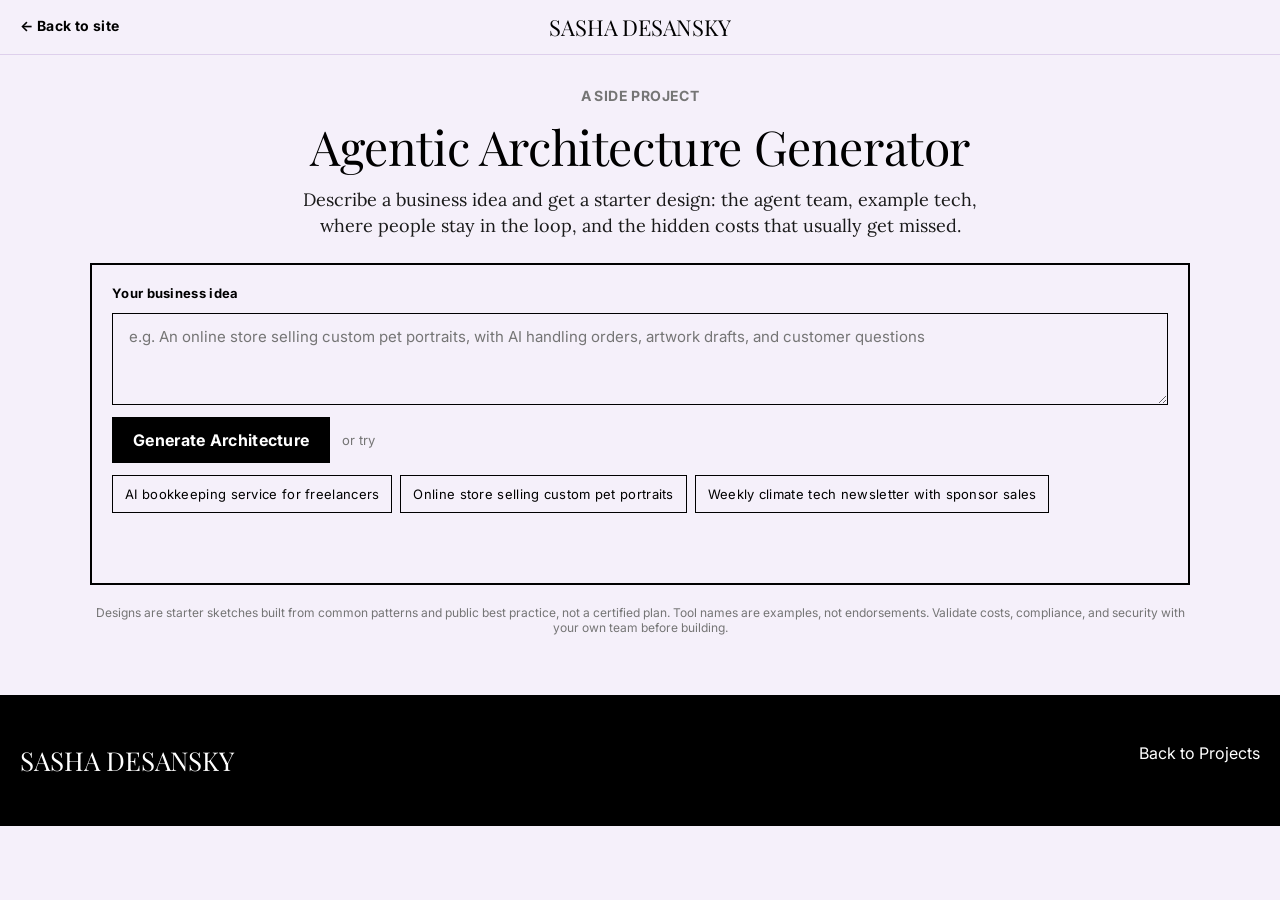
==== architect/architect.html @ 91180cd2 "Add Agentic Architecture Generator project New standalone tool page at architect/ following the same" ====
<!DOCTYPE html>
<html lang="en">
<head>
<meta charset="UTF-8">
<meta name="viewport" content="width=device-width, initial-scale=1.0">
<title>Agentic Architecture Generator</title>
<meta name="description" content="Describe a business idea and get a starter agentic-AI architecture: the agent team, example tech, where people stay in the loop, and the hidden costs and watch-outs.">

<link rel="icon" href="../images/favicon.svg" type="image/svg+xml">

<link rel="preconnect" href="https://fonts.googleapis.com">
<link rel="preconnect" href="https://fonts.gstatic.com" crossorigin>
<link href="https://fonts.googleapis.com/css2?family=Playfair+Display:wght@400;700&family=Lora:wght@400;600&family=Inter:wght@400;700&display=swap" rel="stylesheet">

<link rel="stylesheet" href="../css/style.css">
<link rel="stylesheet" href="architect.css">
</head>
<body>

<header class="masthead-band">
  <div class="masthead-inner">
    <a href="../index.html#projects" class="nav-link">&larr; Back to site</a>
    <a href="../index.html" class="wordmark">SASHA DESANSKY</a>
    <span></span>
  </div>
</header>

<main class="dash-page">
  <div class="dash-page-inner">
    <p class="hero-eyebrow" style="text-align:center;">A Side Project</p>
    <h1 class="dash-title">Agentic Architecture Generator</h1>
    <p class="dash-subtitle">Describe a business idea and get a starter design: the agent team, example tech, where people stay in the loop, and the hidden costs that usually get missed.</p>

    <div class="ar-app">
      <form id="ar-form" class="ar-form" novalidate>
        <label for="ar-idea" class="ar-label">Your business idea</label>
        <textarea id="ar-idea" maxlength="500" placeholder="e.g. An online store selling custom pet portraits, with AI handling orders, artwork drafts, and customer questions"></textarea>
        <div class="ar-actions">
          <button type="submit" id="ar-go" class="button-primary">Generate Architecture</button>
          <span class="ar-or">or try</span>
          <div id="ar-examples" class="ar-examples"></div>
        </div>
        <div id="ar-err" class="ar-err" role="alert"></div>
      </form>

      <div id="ar-output" class="ar-output" aria-live="polite"></div>
    </div>

    <p class="ar-disclaimer">Designs are starter sketches built from common patterns and public best practice, not a certified plan. Tool names are examples, not endorsements. Validate costs, compliance, and security with your own team before building.</p>
  </div>
</main>

<footer class="footer">
  <div class="footer-inner">
    <div class="footer-wordmark">SASHA DESANSKY</div>
    <ul class="footer-links">
      <li><a href="../index.html#projects">Back to Projects</a></li>
    </ul>
  </div>
</footer>

<script src="architect-data.js"></script>
<script src="architect.js"></script>
</body>
</html>
---- css/style.css ----
/* =========================================================================
   sashadesansky.com — editorial design system
   Inspired by Wired's black/white magazine language: strict ink-on-canvas,
   tall display serif for headlines, humanist serif for reading body copy,
   clean sans for structure/metadata, square corners, hairline dividers.
   ========================================================================= */

:root {
  /* Colors */
  --color-primary: #000000;
  --color-on-primary: #ffffff;
  --color-ink: #000000;
  --color-ink-soft: #1a1a1a;
  --color-body: #757575;
  --color-hairline: #ded0ec;
  --color-canvas: #f5f0fa;
  --color-canvas-soft: #ece1f6;
  --color-link: #057dbc;

  /* Fonts (open-source stand-ins for the proprietary Wired faces) */
  --font-display: "Playfair Display", "Times New Roman", Georgia, serif;
  --font-serif: "Lora", Georgia, "Times New Roman", serif;
  --font-sans: "Inter", "Helvetica Neue", Helvetica, Arial, sans-serif;

  /* Spacing */
  --space-xxs: 2px;
  --space-xs: 4px;
  --space-sm: 8px;
  --space-md: 12px;
  --space-lg: 16px;
  --space-xl: 20px;
  --space-2xl: 24px;
  --space-3xl: 32px;
  --space-4xl: 48px;

  --radius-none: 0px;
  --radius-full: 9999px;

  --container-max: 1400px;
}

* {
  box-sizing: border-box;
}

html {
  -webkit-text-size-adjust: 100%;
}

body {
  margin: 0;
  background: var(--color-canvas);
  color: var(--color-ink);
  font-family: var(--font-sans);
  -webkit-font-smoothing: antialiased;
}

img {
  max-width: 100%;
  display: block;
}

a {
  color: inherit;
  text-decoration: none;
}

.container {
  max-width: var(--container-max);
  margin: 0 auto;
  padding: 0 var(--space-xl);
}

/* -------------------------------------------------------------------------
   Masthead band
   ------------------------------------------------------------------------- */

.masthead-band {
  background: var(--color-canvas);
  color: var(--color-ink);
  padding: var(--space-md) var(--space-xl);
  border-bottom: 1px solid var(--color-hairline);
  position: sticky;
  top: 0;
  z-index: 50;
}

.masthead-inner {
  max-width: var(--container-max);
  margin: 0 auto;
  display: flex;
  align-items: center;
  justify-content: space-between;
  gap: var(--space-lg);
}

.wordmark {
  font-family: var(--font-display);
  font-size: 22px;
  font-weight: 400;
  letter-spacing: -0.2px;
  white-space: nowrap;
}

.nav-links {
  display: flex;
  gap: var(--space-2xl);
  list-style: none;
  margin: 0;
  padding: 0;
}

.nav-link {
  color: var(--color-ink);
  font-family: var(--font-sans);
  font-size: 14px;
  font-weight: 700;
  letter-spacing: 0.4px;
  line-height: 18px;
  padding: var(--space-xs) 0;
  border-bottom: 2px solid transparent;
}

.nav-link:hover {
  border-bottom-color: var(--color-ink);
}

.nav-cta {
  display: none;
}

.hamburger {
  display: none;
  background: none;
  border: none;
  cursor: pointer;
  padding: var(--space-xs);
  flex-direction: column;
  gap: 5px;
}

.hamburger span {
  display: block;
  width: 22px;
  height: 2px;
  background: var(--color-ink);
}

/* -------------------------------------------------------------------------
   Hero band
   ------------------------------------------------------------------------- */

.hero-band {
  background: var(--color-canvas);
  color: var(--color-ink);
  padding: var(--space-4xl) var(--space-xl);
  border-bottom: 1px solid var(--color-hairline);
}

.hero-inner {
  max-width: var(--container-max);
  margin: 0 auto;
  display: flex;
  gap: var(--space-4xl);
  align-items: flex-end;
  justify-content: space-between;
  flex-wrap: wrap;
}

.hero-eyebrow {
  font-family: var(--font-sans);
  font-size: 14px;
  font-weight: 700;
  letter-spacing: 0.4px;
  line-height: 18px;
  color: var(--color-body);
  margin: 0 0 var(--space-lg);
  text-transform: uppercase;
}

.hero-headline {
  font-family: var(--font-display);
  font-size: 64px;
  font-weight: 400;
  line-height: 59.5px;
  letter-spacing: -0.5px;
  margin: 0 0 var(--space-xl);
  max-width: 900px;
}

.hero-subhead {
  font-family: var(--font-serif);
  font-size: 19px;
  font-weight: 400;
  line-height: 27.93px;
  letter-spacing: 0.108px;
  color: var(--color-ink-soft);
  max-width: 640px;
  margin: 0 0 var(--space-2xl);
}

.hero-actions {
  display: flex;
  gap: var(--space-lg);
  flex-wrap: wrap;
}

.hero-avatar-col {
  display: flex;
  flex-direction: column;
  align-items: flex-end;
  gap: var(--space-lg);
  flex-shrink: 0;
}

.avatar {
  width: 96px;
  height: 96px;
  border-radius: var(--radius-full);
  border: 2px solid var(--color-ink);
  display: flex;
  align-items: center;
  justify-content: center;
  font-family: var(--font-display);
  font-size: 32px;
  overflow: hidden;
  background: var(--color-canvas-soft);
  flex-shrink: 0;
}

.avatar img {
  width: 100%;
  height: 100%;
  object-fit: cover;
  object-position: center 15%;
}

/* -------------------------------------------------------------------------
   Buttons
   ------------------------------------------------------------------------- */

.button-primary,
.button-outline {
  display: inline-flex;
  align-items: center;
  justify-content: center;
  font-family: var(--font-sans);
  font-size: 16px;
  font-weight: 700;
  line-height: 20px;
  letter-spacing: 0.3px;
  border-radius: var(--radius-none);
  padding: var(--space-md) var(--space-xl);
  cursor: pointer;
  border: 1px solid var(--color-ink);
}

.button-primary {
  background: var(--color-primary);
  color: var(--color-on-primary);
}

.button-primary:hover {
  background: var(--color-ink-soft);
}

.button-outline {
  background: var(--color-canvas);
  color: var(--color-ink);
}

.button-outline:hover {
  background: var(--color-canvas-soft);
}

/* -------------------------------------------------------------------------
   Section shell
   ------------------------------------------------------------------------- */

section.page-section {
  padding: var(--space-4xl) var(--space-xl);
  border-bottom: 1px solid var(--color-hairline);
}

section.page-section:last-of-type {
  border-bottom: none;
}

.section-inner {
  max-width: var(--container-max);
  margin: 0 auto;
}

.section-heading {
  font-family: var(--font-display);
  font-size: 32px;
  font-weight: 400;
  line-height: 35.2px;
  letter-spacing: -0.3px;
  margin: 0 0 var(--space-3xl);
}

/* -------------------------------------------------------------------------
   About
   ------------------------------------------------------------------------- */

.about-body p {
  font-family: var(--font-serif);
  font-size: 19px;
  font-weight: 400;
  line-height: 27.93px;
  letter-spacing: 0.108px;
  color: var(--color-ink);
  max-width: 760px;
  margin: 0 0 var(--space-2xl);
}

.about-body a {
  color: var(--color-link);
  text-decoration: underline;
}

/* -------------------------------------------------------------------------
   Experience pointer (redirects to LinkedIn)
   ------------------------------------------------------------------------- */

.experience-note {
  font-family: var(--font-serif);
  font-size: 19px;
  font-weight: 400;
  line-height: 27.93px;
  letter-spacing: 0.108px;
  color: var(--color-ink);
  max-width: 640px;
  margin: 0 0 var(--space-2xl);
}

/* -------------------------------------------------------------------------
   Story cards — projects
   ------------------------------------------------------------------------- */

.story-grid {
  display: grid;
  grid-template-columns: repeat(auto-fit, minmax(300px, 1fr));
  gap: var(--space-lg);
}

.story-card {
  background: var(--color-canvas);
  color: var(--color-ink);
  border: 1px solid var(--color-hairline);
  padding: 0;
  display: flex;
  flex-direction: column;
  overflow: hidden;
}

.story-card-media {
  aspect-ratio: 4 / 3;
  background: var(--color-canvas-soft);
  display: flex;
  align-items: center;
  justify-content: center;
  font-size: 48px;
  overflow: hidden;
}

.story-card-media img {
  width: 100%;
  height: 100%;
  object-fit: cover;
}

.story-card-body {
  padding: var(--space-lg);
  display: flex;
  flex-direction: column;
  flex: 1;
}

.category-eyebrow {
  color: var(--color-ink);
  font-family: var(--font-sans);
  font-size: 14px;
  font-weight: 700;
  letter-spacing: 0.4px;
  line-height: 18px;
  text-transform: uppercase;
  margin-bottom: var(--space-sm);
}

.category-eyebrow .dot {
  color: var(--color-body);
  font-weight: 400;
  text-transform: none;
  margin: 0 var(--space-xs);
}

.story-card-title {
  font-family: var(--font-sans);
  font-size: 20px;
  font-weight: 700;
  line-height: 24px;
  letter-spacing: -0.28px;
  margin: 0 0 var(--space-sm);
}

.story-card-desc {
  font-family: var(--font-serif);
  font-size: 16px;
  line-height: 24px;
  letter-spacing: 0.09px;
  color: var(--color-ink-soft);
  margin: 0 0 var(--space-lg);
  flex: 1;
}

.tag-row {
  display: flex;
  flex-wrap: wrap;
  gap: var(--space-sm);
  margin-bottom: var(--space-lg);
}

.tag {
  font-family: var(--font-sans);
  font-size: 12px;
  line-height: 16px;
  border: 1px solid var(--color-hairline);
  padding: var(--space-xxs) var(--space-sm);
  color: var(--color-body);
}

.story-card-link {
  font-family: var(--font-sans);
  font-size: 14px;
  font-weight: 700;
  letter-spacing: 0.4px;
  color: var(--color-link);
  align-self: flex-start;
}

.story-card-link:hover {
  text-decoration: underline;
}

.empty-state {
  font-family: var(--font-serif);
  color: var(--color-body);
  font-size: 16px;
  padding: var(--space-lg) 0;
}

/* -------------------------------------------------------------------------
   Contact
   ------------------------------------------------------------------------- */

.contact-row {
  display: flex;
  gap: var(--space-lg);
  flex-wrap: wrap;
  align-items: center;
}

.contact-detail {
  font-family: var(--font-serif);
  font-size: 16px;
  color: var(--color-ink-soft);
  margin-bottom: var(--space-2xl);
}

/* -------------------------------------------------------------------------
   Footer
   ------------------------------------------------------------------------- */

.footer {
  background: var(--color-primary);
  color: var(--color-on-primary);
  padding: var(--space-4xl) var(--space-xl);
}

.footer-inner {
  max-width: var(--container-max);
  margin: 0 auto;
  display: flex;
  justify-content: space-between;
  flex-wrap: wrap;
  gap: var(--space-2xl);
}

.footer-wordmark {
  font-family: var(--font-display);
  font-size: 26px;
}

.footer-links {
  display: flex;
  gap: var(--space-2xl);
  flex-wrap: wrap;
  list-style: none;
  margin: 0;
  padding: 0;
}

.footer-links a:hover {
  text-decoration: underline;
}

.footer-note {
  font-family: var(--font-sans);
  font-size: 14px;
  line-height: 18px;
  color: #cccccc;
  margin-top: var(--space-3xl);
  border-top: 1px solid #333333;
  padding-top: var(--space-lg);
}

/* -------------------------------------------------------------------------
   Responsive
   ------------------------------------------------------------------------- */

@media (max-width: 1023px) {
  .story-grid {
    grid-template-columns: repeat(auto-fit, minmax(260px, 1fr));
  }
}

@media (max-width: 767px) {
  .hero-headline {
    font-size: 40px;
    line-height: 42px;
  }

  .hero-inner {
    flex-direction: column;
    align-items: flex-start;
  }

  .hero-avatar-col {
    align-items: flex-start;
    order: -1;
  }

  .nav-links,
  .nav-cta {
    display: none;
  }

  .hamburger {
    display: flex;
  }

  .masthead-band.nav-open .nav-links {
    display: flex;
    flex-direction: column;
    gap: var(--space-lg);
    position: absolute;
    top: 100%;
    left: 0;
    right: 0;
    background: var(--color-canvas);
    border-bottom: 1px solid var(--color-hairline);
    padding: var(--space-xl);
  }

  .story-grid {
    grid-template-columns: 1fr;
  }

  section.page-section {
    padding: var(--space-3xl) var(--space-lg);
  }

  .hero-band {
    padding: var(--space-3xl) var(--space-lg);
  }
}
---- architect/architect.css ----
/* =========================================================================
   Agentic Architecture Generator — styling
   Reuses the site's design tokens (colors, fonts) from css/style.css.
   Agents are blue (#057dbc) and human checkpoints are amber (#c9820a), the
   same colorblind-safe pair the Roadmap generator uses. Humans also get a
   dashed border so the distinction never depends on color alone.
   ========================================================================= */

.masthead-inner {
  display: grid;
  grid-template-columns: 1fr auto 1fr;
  align-items: center;
}

.masthead-inner .wordmark { text-align: center; }
.masthead-inner span { justify-self: end; }

.dash-page { padding: var(--space-3xl) var(--space-xl) var(--space-4xl); }
.dash-page-inner { max-width: 1100px; margin: 0 auto; }

.dash-title {
  font-family: var(--font-display);
  font-size: 48px;
  font-weight: 400;
  line-height: 50.4px;
  letter-spacing: -0.4px;
  margin: var(--space-sm) 0 var(--space-lg);
  text-align: center;
}

.dash-subtitle {
  font-family: var(--font-serif);
  font-size: 18px;
  line-height: 26px;
  color: var(--color-ink-soft);
  max-width: 680px;
  margin: 0 auto var(--space-2xl);
  text-align: center;
}

/* ---- App shell ------------------------------------------------------------ */

.ar-app {
  border: 2px solid var(--color-ink);
  background: var(--color-canvas);
  padding: var(--space-xl);
}

.ar-form {
  display: flex;
  flex-direction: column;
  gap: var(--space-md);
}

.ar-label {
  font-family: var(--font-sans);
  font-weight: 700;
  font-size: 13px;
  letter-spacing: 0.3px;
}

.ar-form textarea {
  width: 100%;
  min-height: 92px;
  background: var(--color-canvas);
  color: var(--color-ink);
  border: 1px solid var(--color-ink);
  font-family: var(--font-sans);
  font-size: 15px;
  line-height: 1.5;
  padding: var(--space-md) var(--space-lg);
  border-radius: var(--radius-none);
  resize: vertical;
}

.ar-form textarea:focus,
.ar-form button:focus-visible {
  outline: 2px solid var(--color-link);
  outline-offset: 2px;
}

.ar-actions {
  display: flex;
  flex-wrap: wrap;
  align-items: center;
  gap: var(--space-md);
}

.ar-actions .button-primary { border: 1px solid var(--color-ink); cursor: pointer; }
.ar-actions .button-primary:disabled { opacity: 0.55; cursor: wait; }

.ar-or {
  font-family: var(--font-sans);
  font-size: 13px;
  color: var(--color-body);
}

.ar-examples { display: flex; flex-wrap: wrap; gap: var(--space-sm); }

.ar-example {
  font-size: 13px;
  font-weight: 400;
  padding: var(--space-sm) var(--space-md);
}

.ar-err {
  min-height: 18px;
  font-family: var(--font-sans);
  font-size: 13px;
  color: #b3261e;
}

/* ---- Output layout ---------------------------------------------------------- */

.ar-output {
  display: grid;
  grid-template-columns: minmax(0, 1.35fr) minmax(0, 1fr);
  gap: var(--space-3xl);
  align-items: start;
}

.ar-output:empty { display: none; }

.ar-form { padding-bottom: var(--space-xl); }
.ar-output:not(:empty) { border-top: 2px solid var(--color-ink); padding-top: var(--space-xl); }

.ar-design-title {
  font-family: var(--font-display);
  font-size: 26px;
  font-weight: 400;
  line-height: 1.2;
  margin: 0 0 var(--space-sm);
}

.ar-lede {
  font-family: var(--font-serif);
  font-size: 16px;
  line-height: 24px;
  color: var(--color-ink-soft);
  margin: 0 0 var(--space-lg);
}

/* ---- Diagram ------------------------------------------------------------------ */

.ar-legend {
  display: flex;
  flex-wrap: wrap;
  gap: var(--space-lg);
  margin-bottom: var(--space-lg);
  font-family: var(--font-sans);
  font-size: 12px;
}

.ar-legend-item { display: inline-flex; align-items: center; gap: 6px; }

.ar-swatch { display: inline-block; width: 14px; height: 14px; border: 2px solid var(--color-ink); }
.ar-swatch-agent { background: #e1f1f9; border-color: #057dbc; }
.ar-swatch-human { background: #fbf0d9; border: 2px dashed #c9820a; }
.ar-swatch-sys { background: #fff; }

.ar-node {
  padding: var(--space-md) var(--space-lg);
  border: 2px solid var(--color-ink);
  background: #fff;
}

.ar-node-agent { border-color: #057dbc; background: #e1f1f9; }
.ar-node-human { border: 2px dashed #c9820a; background: #fbf0d9; }

.ar-tag {
  font-family: var(--font-sans);
  font-size: 11px;
  font-weight: 700;
  letter-spacing: 0.6px;
  text-transform: uppercase;
  color: var(--color-body);
}

.ar-node-agent .ar-tag { color: #045a89; }
.ar-node-human .ar-tag { color: #7a4f00; }

.ar-name {
  font-family: var(--font-sans);
  font-size: 15px;
  font-weight: 700;
  margin-top: 2px;
}

.ar-desc {
  font-family: var(--font-serif);
  font-size: 14px;
  line-height: 20px;
  color: var(--color-ink-soft);
  margin-top: var(--space-xs);
}

.ar-chips { display: flex; flex-wrap: wrap; gap: 6px; margin-top: var(--space-sm); }

.ar-chip {
  font-family: var(--font-sans);
  font-size: 11px;
  padding: 2px 8px;
  border: 1px solid var(--color-ink);
  background: var(--color-canvas);
}

.ar-arrow {
  text-align: center;
  font-size: 18px;
  line-height: 1;
  margin: var(--space-sm) 0;
  color: var(--color-ink);
}

.ar-workers { display: grid; grid-template-columns: repeat(auto-fit, minmax(170px, 1fr)); gap: var(--space-md); }
.ar-humans { display: grid; grid-template-columns: repeat(auto-fit, minmax(220px, 1fr)); gap: var(--space-md); }

.ar-loop {
  font-family: var(--font-sans);
  font-size: 12px;
  color: var(--color-body);
  text-align: center;
  margin-top: var(--space-sm);
}

.ar-platform {
  margin-top: var(--space-xl);
  padding-top: var(--space-md);
  border-top: 1px dashed var(--color-ink);
}

/* ---- Side panel -------------------------------------------------------------------- */

.ar-side {
  border: 2px solid var(--color-ink);
  background: #fff;
  padding: var(--space-xl);
}

.ar-side-heading {
  font-family: var(--font-display);
  font-size: 22px;
  font-weight: 400;
  margin: 0 0 var(--space-md);
}

.ar-side-heading-2 {
  margin-top: var(--space-2xl);
  padding-top: var(--space-xl);
  border-top: 1px solid var(--color-hairline);
}

.ar-driver {
  font-family: var(--font-sans);
  font-size: 13px;
  line-height: 19px;
  padding: var(--space-md);
  border: 2px dashed #c9820a;
  background: #fbf0d9;
  margin-bottom: var(--space-sm);
}

.ar-item-title {
  font-family: var(--font-sans);
  font-size: 14px;
  font-weight: 700;
  margin-top: var(--space-md);
}

.ar-item-detail {
  font-family: var(--font-serif);
  font-size: 14px;
  line-height: 20px;
  color: var(--color-ink-soft);
}

.ar-note {
  font-family: var(--font-sans);
  font-size: 12px;
  color: var(--color-body);
  margin: var(--space-xl) 0 0;
}

.ar-disclaimer {
  font-family: var(--font-sans);
  font-size: 12px;
  color: var(--color-body);
  text-align: center;
  margin-top: var(--space-xl);
}

@media (max-width: 860px) {
  .ar-output { grid-template-columns: minmax(0, 1fr); }
}

@media (max-width: 767px) {
  .dash-title { font-size: 34px; line-height: 38px; }
  .dash-page { padding: var(--space-2xl) var(--space-lg) var(--space-3xl); }
  .ar-app { padding: var(--space-lg); }
}
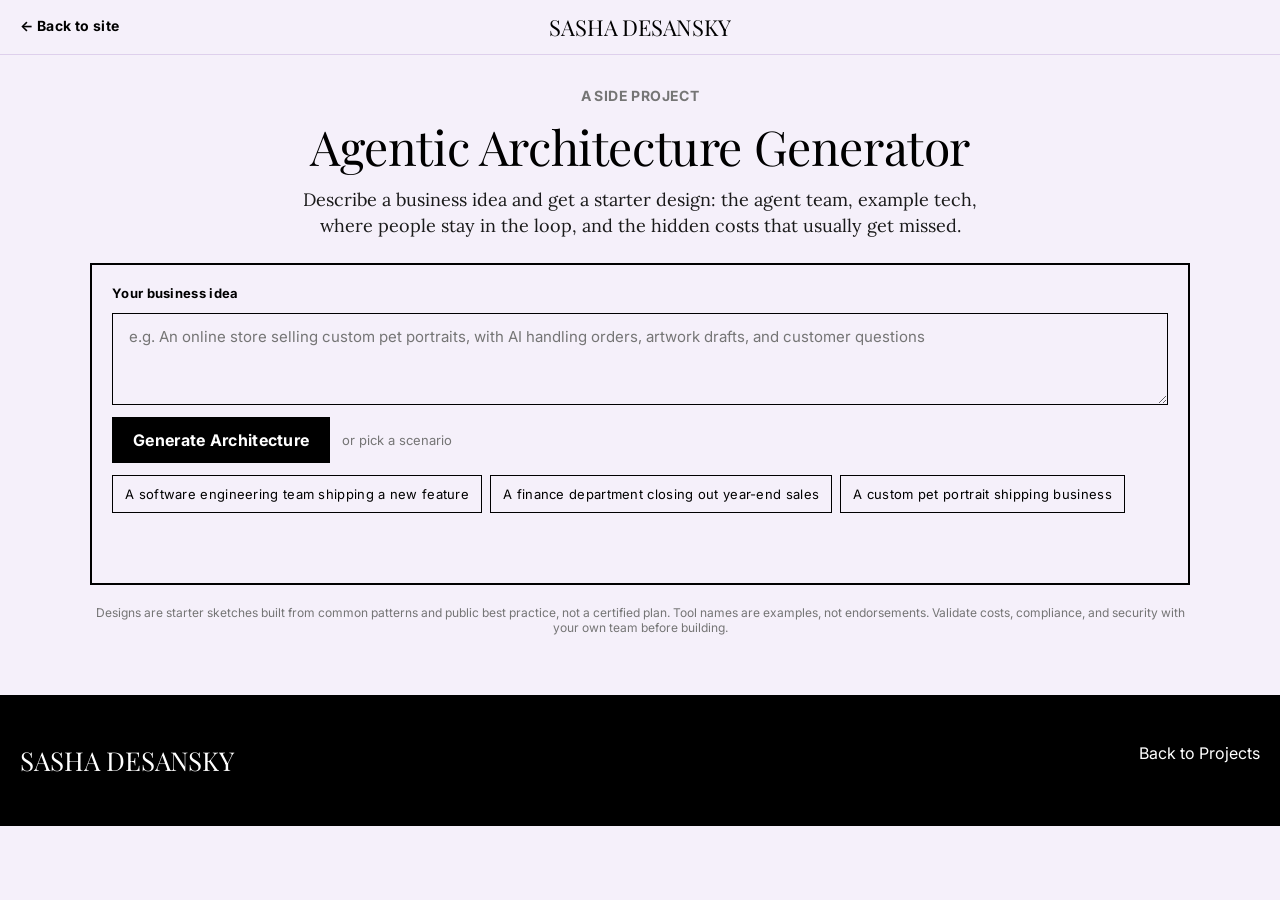
==== commit ae061eae: "Architect: new scenarios, task queue and state store in both diagram views Scenarios: software featu" ====
--- a/architect/architect.html
+++ b/architect/architect.html
@@ -37,7 +37,7 @@
         <textarea id="ar-idea" maxlength="500" placeholder="e.g. An online store selling custom pet portraits, with AI handling orders, artwork drafts, and customer questions"></textarea>
         <div class="ar-actions">
           <button type="submit" id="ar-go" class="button-primary">Generate Architecture</button>
-          <span class="ar-or">or try</span>
+          <span class="ar-or">or pick a scenario</span>
           <div id="ar-examples" class="ar-examples"></div>
         </div>
         <div id="ar-err" class="ar-err" role="alert"></div>
--- a/architect/architect.css
+++ b/architect/architect.css
@@ -298,3 +298,124 @@
   .dash-page { padding: var(--space-2xl) var(--space-lg) var(--space-3xl); }
   .ar-app { padding: var(--space-lg); }
 }
+
+/* ---- View toggle and technical architecture layers ---------------------------- */
+
+.ar-toggle {
+  display: flex;
+  flex-wrap: wrap;
+  gap: var(--space-sm);
+  margin-bottom: var(--space-lg);
+}
+
+.ar-toggle-btn { font-size: 14px; padding: var(--space-sm) var(--space-lg); }
+
+.ar-toggle-btn[aria-pressed="true"] {
+  background: var(--color-primary);
+  color: var(--color-on-primary);
+}
+
+.ar-panel[hidden] { display: none; }
+
+.ar-layer {
+  padding: var(--space-md) 0;
+}
+
+.ar-layer-label {
+  font-family: var(--font-sans);
+  font-size: 12px;
+  font-weight: 700;
+  letter-spacing: 0.6px;
+  text-transform: uppercase;
+}
+
+.ar-layer-hint {
+  font-family: var(--font-serif);
+  font-size: 13px;
+  color: var(--color-body);
+  margin: 2px 0 var(--space-sm);
+}
+
+.ar-layer-grid {
+  display: grid;
+  grid-template-columns: repeat(auto-fit, minmax(190px, 1fr));
+  gap: var(--space-md);
+}
+
+.ar-support {
+  margin-top: var(--space-xl);
+  padding-top: var(--space-md);
+  border-top: 1px dashed var(--color-ink);
+}
+
+.ar-support-label {
+  font-family: var(--font-sans);
+  font-size: 11px;
+  font-weight: 700;
+  letter-spacing: 0.6px;
+  text-transform: uppercase;
+  color: var(--color-body);
+}
+
+/* ---- Task queue and state store ----------------------------------------------- */
+
+.ar-io {
+  font-family: var(--font-sans);
+  font-size: 12px;
+  line-height: 17px;
+  margin-top: var(--space-sm);
+  padding-top: var(--space-sm);
+  border-top: 1px dotted var(--color-body);
+  color: var(--color-ink-soft);
+}
+
+.ar-infra { background: #fff; }
+.ar-infra-queue { border-style: solid; border-width: 2px 2px 2px 8px; }
+.ar-infra-state { border-style: double; border-width: 5px; }
+
+.ar-props {
+  margin: var(--space-sm) 0 0;
+  padding-left: 18px;
+  font-family: var(--font-serif);
+  font-size: 13px;
+  line-height: 19px;
+  color: var(--color-ink-soft);
+}
+
+.ar-props strong { font-family: var(--font-sans); font-size: 12px; color: var(--color-ink); }
+
+.ar-statebar { margin-top: var(--space-lg); }
+
+.ar-sublabel {
+  font-family: var(--font-sans);
+  font-size: 11px;
+  font-weight: 700;
+  letter-spacing: 0.6px;
+  text-transform: uppercase;
+  color: var(--color-body);
+  margin: var(--space-md) 0 var(--space-sm);
+}
+
+.ar-strip { margin-top: var(--space-md); }
+
+.ar-strip-label {
+  font-family: var(--font-sans);
+  font-size: 11px;
+  font-weight: 700;
+  letter-spacing: 0.6px;
+  text-transform: uppercase;
+  color: var(--color-body);
+}
+
+.ar-strip-row { display: flex; flex-wrap: wrap; align-items: center; gap: 6px; margin-top: var(--space-xs); }
+
+.ar-strip-step {
+  font-family: var(--font-sans);
+  font-size: 12px;
+  padding: 3px 10px;
+  border: 1px solid var(--color-ink);
+  background: #fff;
+}
+
+.ar-strip-arrow { font-size: 14px; }
+.ar-strip-fail .ar-strip-step { border-style: dashed; border-color: #b3261e; }
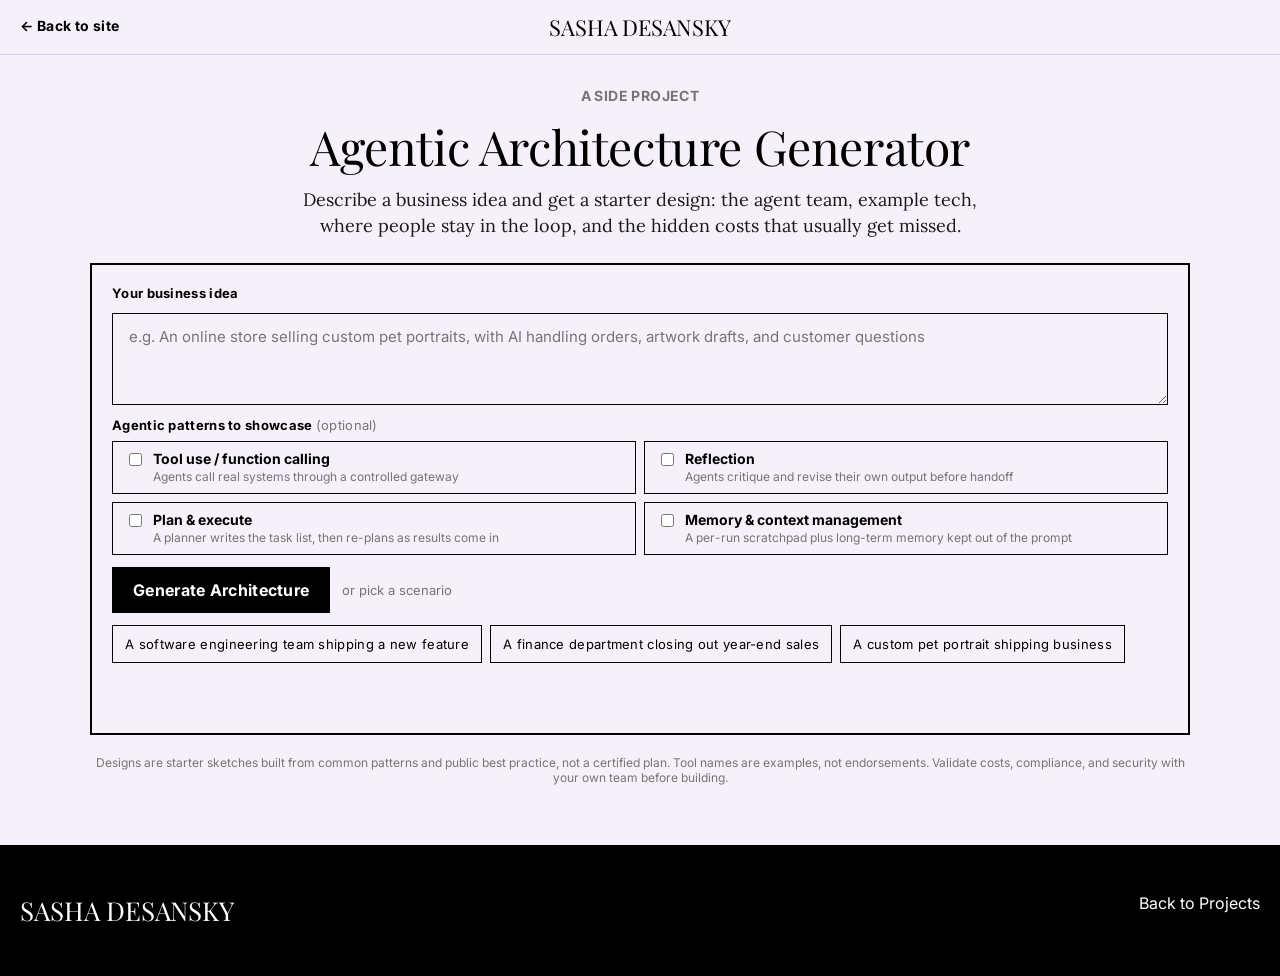
==== commit 43191b17: "Add agentic pattern options to the architecture generator Four optional patterns can be ticked under" ====
--- a/architect/architect.html
+++ b/architect/architect.html
@@ -35,6 +35,10 @@
       <form id="ar-form" class="ar-form" novalidate>
         <label for="ar-idea" class="ar-label">Your business idea</label>
         <textarea id="ar-idea" maxlength="500" placeholder="e.g. An online store selling custom pet portraits, with AI handling orders, artwork drafts, and customer questions"></textarea>
+        <fieldset class="ar-patterns">
+          <legend class="ar-label">Agentic patterns to showcase <span class="ar-optional">(optional)</span></legend>
+          <div id="ar-pattern-opts" class="ar-pattern-opts"></div>
+        </fieldset>
         <div class="ar-actions">
           <button type="submit" id="ar-go" class="button-primary">Generate Architecture</button>
           <span class="ar-or">or pick a scenario</span>
--- a/architect/architect.css
+++ b/architect/architect.css
@@ -419,3 +419,59 @@
 
 .ar-strip-arrow { font-size: 14px; }
 .ar-strip-fail .ar-strip-step { border-style: dashed; border-color: #b3261e; }
+
+/* ---- Agentic pattern options and the nodes they add ---------------------------- */
+
+.ar-patterns { border: 0; margin: 0; padding: 0; min-width: 0; }
+.ar-patterns legend { padding: 0; margin-bottom: var(--space-sm); }
+
+.ar-optional { font-weight: 400; color: var(--color-body); }
+
+.ar-pattern-opts {
+  display: grid;
+  grid-template-columns: repeat(2, minmax(0, 1fr));
+  gap: var(--space-sm);
+}
+
+.ar-pattern-opt {
+  display: flex;
+  align-items: flex-start;
+  gap: var(--space-sm);
+  padding: var(--space-sm) var(--space-md);
+  border: 1px solid var(--color-ink);
+  background: var(--color-canvas);
+  cursor: pointer;
+}
+
+.ar-pattern-opt:has(input:checked) { background: #e1f1f9; border-color: #057dbc; }
+.ar-pattern-opt:has(input:focus-visible) { outline: 2px solid var(--color-link); outline-offset: 2px; }
+
+.ar-pattern-opt input { margin-top: 3px; flex: none; accent-color: #057dbc; }
+
+.ar-pattern-text { display: flex; flex-direction: column; gap: 2px; }
+
+.ar-pattern-title { font-family: var(--font-sans); font-size: 14px; font-weight: 700; }
+
+.ar-pattern-hint {
+  font-family: var(--font-sans);
+  font-size: 12px;
+  line-height: 16px;
+  color: var(--color-body);
+}
+
+/* Nodes a selected pattern adds get a heavy left bar, so the marker never
+   depends on color alone and works on top of the agent, human, and system styles. */
+.ar-node-pattern { border-left-width: 8px; }
+.ar-swatch-pattern { background: #fff; border-left-width: 6px; }
+
+.ar-pattern-block + .ar-pattern-block { margin-top: var(--space-lg); }
+
+.ar-pattern-name {
+  font-family: var(--font-sans);
+  font-size: 15px;
+  font-weight: 700;
+}
+
+@media (max-width: 767px) {
+  .ar-pattern-opts { grid-template-columns: minmax(0, 1fr); }
+}
